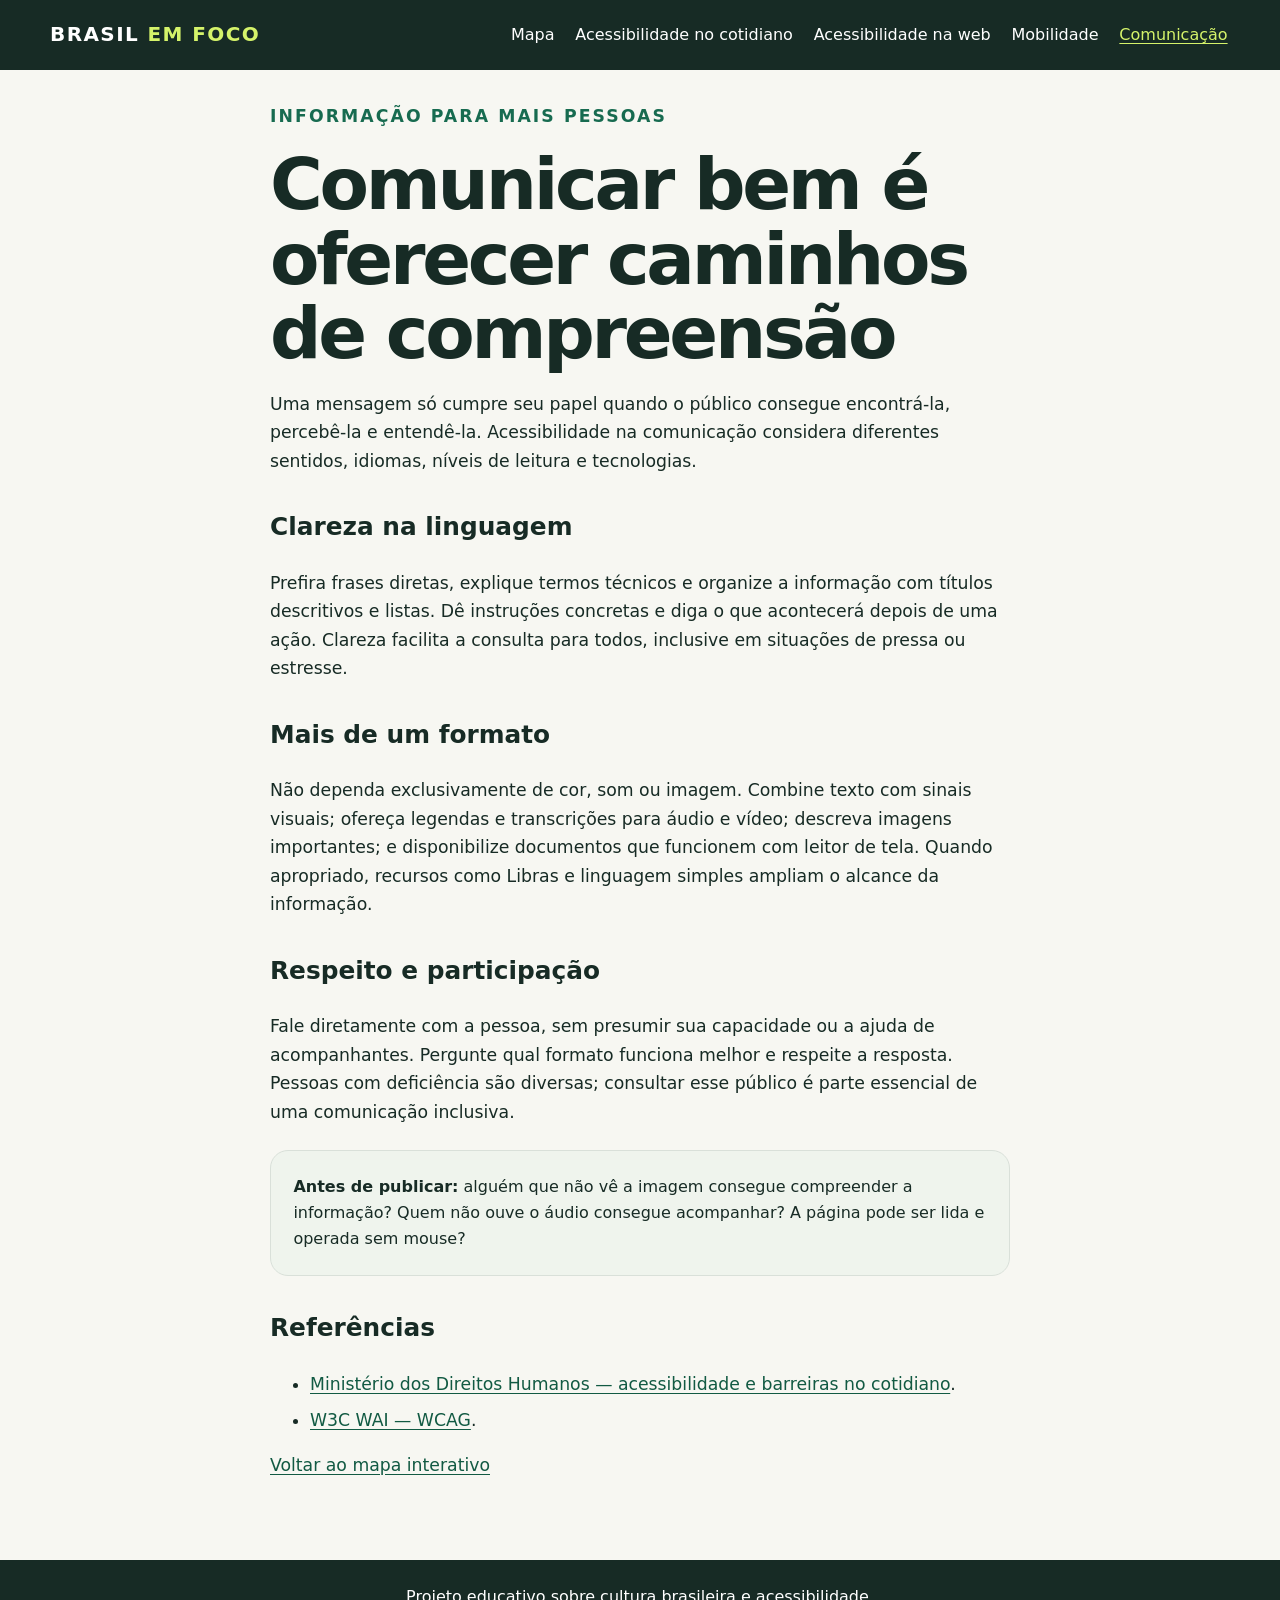
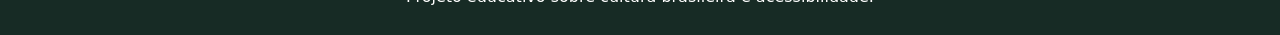
==== comunicacao.html @ dcd5d7e3 "feat: add temas sobre acessiblidade e cultura" ====
<!doctype html>
<html lang="pt-BR">
  <head>
    <meta charset="utf-8" />
    <meta name="viewport" content="width=device-width,initial-scale=1" />
    <meta
      name="description"
      content="Comunicação inclusiva e informação acessível no cotidiano."
    />
    <title>Comunicação acessível | Brasil em foco</title>
    <link rel="stylesheet" href="style.css" />
  </head>
  <body>
    <a class="skip-link" href="#conteudo">Pular para o conteúdo</a>
    <header class="site-header">
      <a class="brand" href="index.html">BRASIL <span>EM FOCO</span></a>
      <nav aria-label="Navegação principal">
        <a href="index.html">Mapa</a
        ><a href="cotidiano.html">Acessibilidade no cotidiano</a
        ><a href="web.html">Acessibilidade na web</a
        ><a href="mobilidade.html">Mobilidade</a
        ><a aria-current="page" href="comunicacao.html">Comunicação</a>
      </nav>
    </header>
    <main id="conteudo" class="article">
      <p class="eyebrow">INFORMAÇÃO PARA MAIS PESSOAS</p>
      <h1>Comunicar bem é oferecer caminhos de compreensão</h1>
      <p>
        Uma mensagem só cumpre seu papel quando o público consegue encontrá-la,
        percebê-la e entendê-la. Acessibilidade na comunicação considera
        diferentes sentidos, idiomas, níveis de leitura e tecnologias.
      </p>
      <h2>Clareza na linguagem</h2>
      <p>
        Prefira frases diretas, explique termos técnicos e organize a informação
        com títulos descritivos e listas. Dê instruções concretas e diga o que
        acontecerá depois de uma ação. Clareza facilita a consulta para todos,
        inclusive em situações de pressa ou estresse.
      </p>
      <h2>Mais de um formato</h2>
      <p>
        Não dependa exclusivamente de cor, som ou imagem. Combine texto com
        sinais visuais; ofereça legendas e transcrições para áudio e vídeo;
        descreva imagens importantes; e disponibilize documentos que funcionem
        com leitor de tela. Quando apropriado, recursos como Libras e linguagem
        simples ampliam o alcance da informação.
      </p>
      <h2>Respeito e participação</h2>
      <p>
        Fale diretamente com a pessoa, sem presumir sua capacidade ou a ajuda de
        acompanhantes. Pergunte qual formato funciona melhor e respeite a
        resposta. Pessoas com deficiência são diversas; consultar esse público é
        parte essencial de uma comunicação inclusiva.
      </p>
      <div class="article-card">
        <strong>Antes de publicar:</strong> alguém que não vê a imagem consegue
        compreender a informação? Quem não ouve o áudio consegue acompanhar? A
        página pode ser lida e operada sem mouse?
      </div>
      <h2>Referências</h2>
      <ul class="references">
        <li>
          <a
            href="https://www.gov.br/mdh/pt-br/assuntos/noticias/2026/defeso-eleitoral/agosto/acessibilidade-e-direito-entenda-as-barreiras-que-afetam-o-cotidiano-das-pessoas-com-deficiencia"
            target="_blank"
            rel="noopener noreferrer"
            >Ministério dos Direitos Humanos — acessibilidade e barreiras no
            cotidiano</a
          >.
        </li>
        <li>
          <a
            href="https://www.w3.org/WAI/standards-guidelines/wcag/"
            target="_blank"
            rel="noopener noreferrer"
            >W3C WAI — WCAG</a
          >.
        </li>
      </ul>
      <p><a href="index.html">Voltar ao mapa interativo</a></p>
    </main>
    <footer>
      <p>Projeto educativo sobre cultura brasileira e acessibilidade.</p>
    </footer>
  </body>
</html>
---- style.css ----
:root{--ink:#172b25;--muted:#50645c;--paper:#f7f7f2;--green:#176b50;--lime:#d5f36a;--line:#d9e0d9;--white:#fff}*{box-sizing:border-box}html{scroll-behavior:smooth}body{margin:0;background:var(--paper);color:var(--ink);font:16px/1.65 system-ui,-apple-system,"Segoe UI",sans-serif}.skip-link{position:absolute;left:1rem;top:-5rem;background:#fff;padding:.75rem 1rem;z-index:10}.skip-link:focus{top:1rem}a{color:#125a43;text-underline-offset:3px}a:hover{text-decoration-thickness:2px}:focus-visible{outline:3px solid #ba4b00;outline-offset:3px}.site-header{background:var(--ink);color:white;padding:1rem max(1.25rem,calc((100vw - 1180px)/2));display:flex;justify-content:space-between;gap:1.5rem;align-items:center}.brand{font-weight:900;font-size:1.25rem;letter-spacing:.07em;color:white;text-decoration:none;white-space:nowrap}.brand span{color:var(--lime)}nav{display:flex;flex-wrap:wrap;gap:.4rem 1rem}nav a{color:white;padding:.35rem .15rem;text-decoration:none}nav a[aria-current=page]{color:var(--lime);text-decoration:underline}main{max-width:1180px;margin:auto;padding:2rem 1.25rem 4rem}.hero{padding:2rem 0 2.5rem;max-width:760px}.eyebrow{font-size:.76rem;font-weight:800;letter-spacing:.12em;color:var(--green)}h1,h2,h3,p{margin-top:0}h1{font-size:clamp(2.2rem,6vw,4.5rem);line-height:1.03;letter-spacing:-.045em;margin:.5rem 0 1rem}.hero>p:last-child{font-size:1.2rem;max-width:650px;color:var(--muted)}.explorer{display:grid;grid-template-columns:minmax(0,1.5fr) minmax(280px,.8fr);gap:1.5rem;align-items:start}.map-column,.state-panel,.feature-grid>a,.article-card{background:var(--white);border:1px solid var(--line);border-radius:18px;padding:1.4rem}.map-column h2{margin-bottom:.2rem}#map-help{color:var(--muted)}#mapa-container{min-height:300px;display:grid;place-items:center;background:#eff4ed;border-radius:12px;margin:1rem 0;padding:.5rem}#mapa-container svg{width:100%;height:auto;max-height:520px}#mapa-container svg path{fill:#70a889;stroke:#fff;stroke-width:.65;vector-effect:non-scaling-stroke;transition:fill .15s ease}#mapa-container svg g{cursor:pointer}#mapa-container svg g:hover path,#mapa-container svg g:focus path{fill:#d3ed69}label{display:block;font-weight:700;margin:.8rem 0 .35rem}select{width:100%;padding:.75rem;border:1px solid #77877e;border-radius:8px;background:#fff;color:var(--ink);font:inherit}details{margin-top:1rem}summary{cursor:pointer;font-weight:700}.state-list{columns:2;padding-left:1.25rem}.state-list button{border:0;background:none;color:#125a43;text-decoration:underline;font:inherit;cursor:pointer;padding:.2rem}.state-panel{position:sticky;top:1rem;min-height:270px}.state-panel h2{font-size:1.8rem;margin-bottom:.6rem}.state-panel>p{color:var(--muted)}.facts{display:grid;grid-template-columns:1fr 1fr;gap:.65rem}.facts div{padding:.75rem;background:#eff4ed;border-radius:10px}.facts dt{font-size:.78rem;color:var(--muted)}.facts dd{margin:0;font-weight:750}.state-panel h3{font-size:1rem;margin:.9rem 0 .4rem}.chip-list{padding:0;display:flex;flex-wrap:wrap;gap:.4rem;list-style:none}.chip-list li{border:1px solid var(--line);border-radius:2rem;padding:.2rem .65rem;font-size:.9rem}.source-note{font-size:.86rem;color:var(--muted);margin-top:1rem}.feature-grid{display:grid;grid-template-columns:repeat(4,1fr);gap:1rem;margin:2rem 0}.feature-grid>a{color:var(--ink);text-decoration:none;transition:transform .15s}.feature-grid>a:hover{transform:translateY(-3px)}.feature-grid h2{font-size:1.15rem;line-height:1.25}.feature-grid p{color:var(--muted)}.feature-grid span{font-weight:700;color:var(--green)}footer{padding:1.5rem;text-align:center;background:var(--ink);color:white}footer p{margin:0}.article{max-width:780px}.article h1{margin-bottom:1.25rem}.article p,.article li{font-size:1.08rem}.article h2{margin-top:2rem;font-size:1.55rem}.article-card{margin:1.5rem 0;background:#eff4ed}.references li{margin:.5rem 0}@media(max-width:850px){.site-header{align-items:flex-start;flex-direction:column}nav{gap:.35rem .75rem}.explorer{grid-template-columns:1fr}.state-panel{position:static}.feature-grid{grid-template-columns:repeat(2,1fr)}}@media(max-width:520px){main{padding:1rem .85rem 3rem}.map-column,.state-panel,.feature-grid>a{padding:1rem}.feature-grid{grid-template-columns:1fr}.state-list{columns:1}#mapa-container{min-height:230px}.facts{grid-template-columns:1fr 1fr}}
@media(prefers-reduced-motion:reduce){*,*::before,*::after{scroll-behavior:auto!important;transition:none!important}}
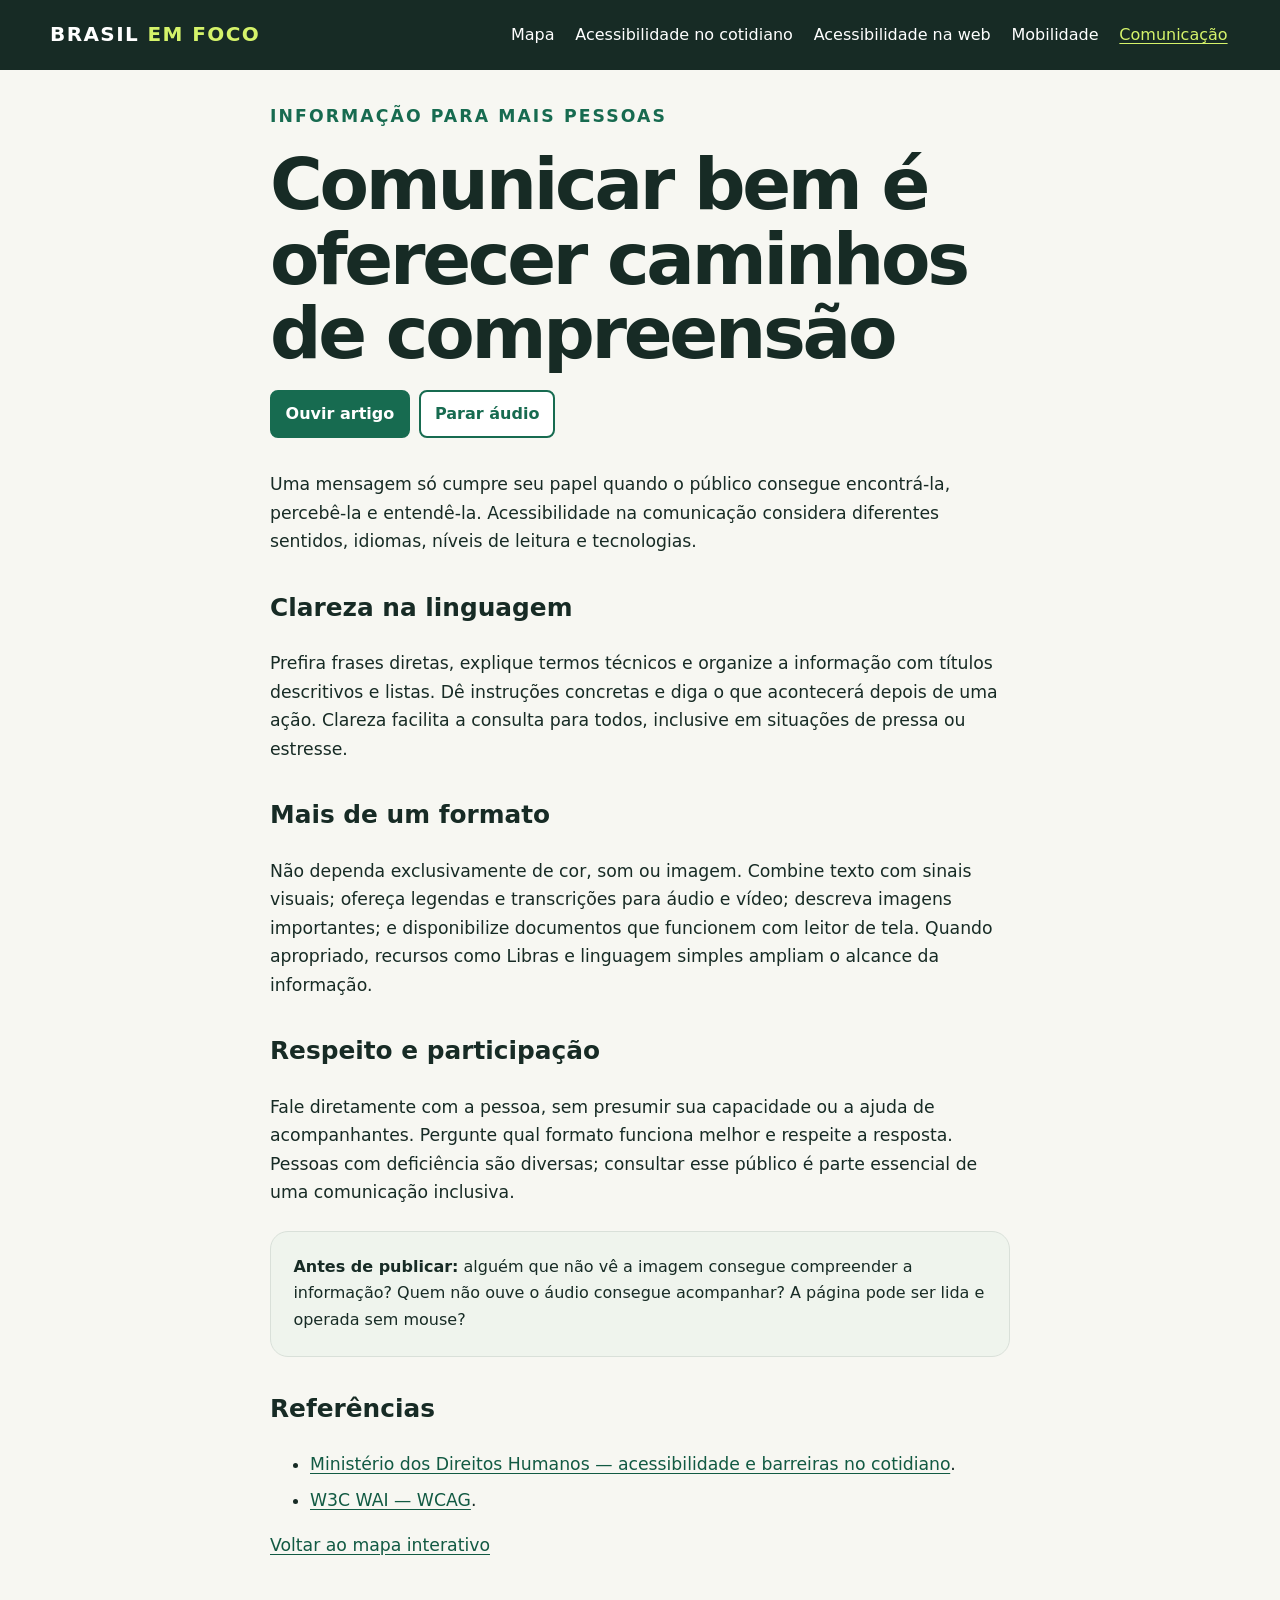
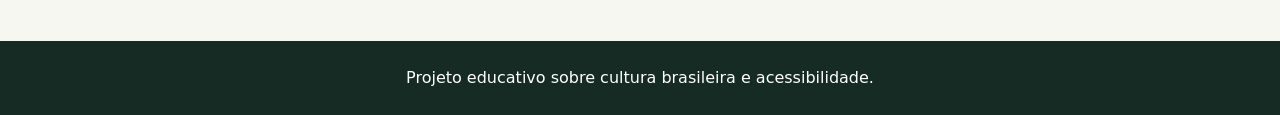
==== commit 80ce36bd: "feat: add audiovisual for pages" ====
--- a/comunicacao.html
+++ b/comunicacao.html
@@ -24,7 +24,7 @@
     </header>
     <main id="conteudo" class="article">
       <p class="eyebrow">INFORMAÇÃO PARA MAIS PESSOAS</p>
-      <h1>Comunicar bem é oferecer caminhos de compreensão</h1>
+      <h1>Comunicar bem é oferecer caminhos de compreensão</h1><div class="audio-controls"><button type="button" data-speak="#conteudo">Ouvir artigo</button><button type="button" class="secondary" data-stop-speaking>Parar áudio</button></div><p class="audio-status" role="status" aria-live="polite"></p>
       <p>
         Uma mensagem só cumpre seu papel quando o público consegue encontrá-la,
         percebê-la e entendê-la. Acessibilidade na comunicação considera
@@ -82,5 +82,5 @@
     <footer>
       <p>Projeto educativo sobre cultura brasileira e acessibilidade.</p>
     </footer>
-  </body>
+      <script src="audio.js" defer></script></body>
 </html>
--- a/style.css
+++ b/style.css
@@ -1,2 +1,406 @@
-:root{--ink:#172b25;--muted:#50645c;--paper:#f7f7f2;--green:#176b50;--lime:#d5f36a;--line:#d9e0d9;--white:#fff}*{box-sizing:border-box}html{scroll-behavior:smooth}body{margin:0;background:var(--paper);color:var(--ink);font:16px/1.65 system-ui,-apple-system,"Segoe UI",sans-serif}.skip-link{position:absolute;left:1rem;top:-5rem;background:#fff;padding:.75rem 1rem;z-index:10}.skip-link:focus{top:1rem}a{color:#125a43;text-underline-offset:3px}a:hover{text-decoration-thickness:2px}:focus-visible{outline:3px solid #ba4b00;outline-offset:3px}.site-header{background:var(--ink);color:white;padding:1rem max(1.25rem,calc((100vw - 1180px)/2));display:flex;justify-content:space-between;gap:1.5rem;align-items:center}.brand{font-weight:900;font-size:1.25rem;letter-spacing:.07em;color:white;text-decoration:none;white-space:nowrap}.brand span{color:var(--lime)}nav{display:flex;flex-wrap:wrap;gap:.4rem 1rem}nav a{color:white;padding:.35rem .15rem;text-decoration:none}nav a[aria-current=page]{color:var(--lime);text-decoration:underline}main{max-width:1180px;margin:auto;padding:2rem 1.25rem 4rem}.hero{padding:2rem 0 2.5rem;max-width:760px}.eyebrow{font-size:.76rem;font-weight:800;letter-spacing:.12em;color:var(--green)}h1,h2,h3,p{margin-top:0}h1{font-size:clamp(2.2rem,6vw,4.5rem);line-height:1.03;letter-spacing:-.045em;margin:.5rem 0 1rem}.hero>p:last-child{font-size:1.2rem;max-width:650px;color:var(--muted)}.explorer{display:grid;grid-template-columns:minmax(0,1.5fr) minmax(280px,.8fr);gap:1.5rem;align-items:start}.map-column,.state-panel,.feature-grid>a,.article-card{background:var(--white);border:1px solid var(--line);border-radius:18px;padding:1.4rem}.map-column h2{margin-bottom:.2rem}#map-help{color:var(--muted)}#mapa-container{min-height:300px;display:grid;place-items:center;background:#eff4ed;border-radius:12px;margin:1rem 0;padding:.5rem}#mapa-container svg{width:100%;height:auto;max-height:520px}#mapa-container svg path{fill:#70a889;stroke:#fff;stroke-width:.65;vector-effect:non-scaling-stroke;transition:fill .15s ease}#mapa-container svg g{cursor:pointer}#mapa-container svg g:hover path,#mapa-container svg g:focus path{fill:#d3ed69}label{display:block;font-weight:700;margin:.8rem 0 .35rem}select{width:100%;padding:.75rem;border:1px solid #77877e;border-radius:8px;background:#fff;color:var(--ink);font:inherit}details{margin-top:1rem}summary{cursor:pointer;font-weight:700}.state-list{columns:2;padding-left:1.25rem}.state-list button{border:0;background:none;color:#125a43;text-decoration:underline;font:inherit;cursor:pointer;padding:.2rem}.state-panel{position:sticky;top:1rem;min-height:270px}.state-panel h2{font-size:1.8rem;margin-bottom:.6rem}.state-panel>p{color:var(--muted)}.facts{display:grid;grid-template-columns:1fr 1fr;gap:.65rem}.facts div{padding:.75rem;background:#eff4ed;border-radius:10px}.facts dt{font-size:.78rem;color:var(--muted)}.facts dd{margin:0;font-weight:750}.state-panel h3{font-size:1rem;margin:.9rem 0 .4rem}.chip-list{padding:0;display:flex;flex-wrap:wrap;gap:.4rem;list-style:none}.chip-list li{border:1px solid var(--line);border-radius:2rem;padding:.2rem .65rem;font-size:.9rem}.source-note{font-size:.86rem;color:var(--muted);margin-top:1rem}.feature-grid{display:grid;grid-template-columns:repeat(4,1fr);gap:1rem;margin:2rem 0}.feature-grid>a{color:var(--ink);text-decoration:none;transition:transform .15s}.feature-grid>a:hover{transform:translateY(-3px)}.feature-grid h2{font-size:1.15rem;line-height:1.25}.feature-grid p{color:var(--muted)}.feature-grid span{font-weight:700;color:var(--green)}footer{padding:1.5rem;text-align:center;background:var(--ink);color:white}footer p{margin:0}.article{max-width:780px}.article h1{margin-bottom:1.25rem}.article p,.article li{font-size:1.08rem}.article h2{margin-top:2rem;font-size:1.55rem}.article-card{margin:1.5rem 0;background:#eff4ed}.references li{margin:.5rem 0}@media(max-width:850px){.site-header{align-items:flex-start;flex-direction:column}nav{gap:.35rem .75rem}.explorer{grid-template-columns:1fr}.state-panel{position:static}.feature-grid{grid-template-columns:repeat(2,1fr)}}@media(max-width:520px){main{padding:1rem .85rem 3rem}.map-column,.state-panel,.feature-grid>a{padding:1rem}.feature-grid{grid-template-columns:1fr}.state-list{columns:1}#mapa-container{min-height:230px}.facts{grid-template-columns:1fr 1fr}}
-@media(prefers-reduced-motion:reduce){*,*::before,*::after{scroll-behavior:auto!important;transition:none!important}}
+:root {
+  --ink: #172b25;
+  --muted: #50645c;
+  --paper: #f7f7f2;
+  --green: #176b50;
+  --lime: #d5f36a;
+  --line: #d9e0d9;
+  --white: #fff;
+}
+* {
+  box-sizing: border-box;
+}
+html {
+  scroll-behavior: smooth;
+}
+body {
+  margin: 0;
+  background: var(--paper);
+  color: var(--ink);
+  font:
+    16px/1.65 system-ui,
+    -apple-system,
+    "Segoe UI",
+    sans-serif;
+}
+.skip-link {
+  position: absolute;
+  left: 1rem;
+  top: -5rem;
+  background: #fff;
+  padding: 0.75rem 1rem;
+  z-index: 10;
+}
+.skip-link:focus {
+  top: 1rem;
+}
+a {
+  color: #125a43;
+  text-underline-offset: 3px;
+}
+a:hover {
+  text-decoration-thickness: 2px;
+}
+:focus-visible {
+  outline: 3px solid #ba4b00;
+  outline-offset: 3px;
+}
+.site-header {
+  background: var(--ink);
+  color: white;
+  padding: 1rem max(1.25rem, calc((100vw - 1180px) / 2));
+  display: flex;
+  justify-content: space-between;
+  gap: 1.5rem;
+  align-items: center;
+}
+.brand {
+  font-weight: 900;
+  font-size: 1.25rem;
+  letter-spacing: 0.07em;
+  color: white;
+  text-decoration: none;
+  white-space: nowrap;
+}
+.brand span {
+  color: var(--lime);
+}
+nav {
+  display: flex;
+  flex-wrap: wrap;
+  gap: 0.4rem 1rem;
+}
+nav a {
+  color: white;
+  padding: 0.35rem 0.15rem;
+  text-decoration: none;
+}
+nav a[aria-current="page"] {
+  color: var(--lime);
+  text-decoration: underline;
+}
+main {
+  max-width: 1180px;
+  margin: auto;
+  padding: 2rem 1.25rem 4rem;
+}
+.hero {
+  padding: 2rem 0 2.5rem;
+  max-width: 760px;
+}
+.eyebrow {
+  font-size: 0.76rem;
+  font-weight: 800;
+  letter-spacing: 0.12em;
+  color: var(--green);
+}
+h1,
+h2,
+h3,
+p {
+  margin-top: 0;
+}
+h1 {
+  font-size: clamp(2.2rem, 6vw, 4.5rem);
+  line-height: 1.03;
+  letter-spacing: -0.045em;
+  margin: 0.5rem 0 1rem;
+}
+.hero > p:last-of-type {
+  font-size: 1.2rem;
+  max-width: 650px;
+  color: var(--muted);
+}
+.explorer {
+  display: grid;
+  grid-template-columns: minmax(0, 1.5fr) minmax(280px, 0.8fr);
+  gap: 1.5rem;
+  align-items: start;
+}
+.explorer > * {
+  min-width: 0;
+}
+.map-column,
+.state-panel,
+.feature-grid > a,
+.article-card {
+  background: var(--white);
+  border: 1px solid var(--line);
+  border-radius: 18px;
+  padding: 1.4rem;
+}
+.map-column h2 {
+  margin-bottom: 0.2rem;
+}
+#map-help {
+  color: var(--muted);
+}
+#mapa-container {
+  min-width: 0;
+  overflow: hidden;
+  min-height: 300px;
+  display: grid;
+  place-items: center;
+  background: #eff4ed;
+  border-radius: 12px;
+  margin: 1rem 0;
+  padding: 0.5rem;
+}
+#mapa-container svg {
+  display: block;
+  width: 100%;
+  height: auto;
+  max-width: 100%;
+  max-height: 520px;
+}
+#mapa-container svg path {
+  fill: #70a889;
+  stroke: #fff;
+  stroke-width: 0.65;
+  vector-effect: non-scaling-stroke;
+  transition:
+    fill 0.2s ease,
+    stroke-width 0.2s ease;
+}
+#mapa-container svg g {
+  cursor: pointer;
+  outline: none;
+}
+#mapa-container svg path.regiao-norte:hover,
+#mapa-container svg g:focus path.regiao-norte {
+  fill: #228b22;
+}
+#mapa-container svg path.regiao-nordeste:hover,
+#mapa-container svg g:focus path.regiao-nordeste {
+  fill: #4444bb;
+}
+#mapa-container svg path.regiao-centro:hover,
+#mapa-container svg g:focus path.regiao-centro {
+  fill: #c5a900;
+}
+#mapa-container svg path.regiao-sudeste:hover,
+#mapa-container svg g:focus path.regiao-sudeste {
+  fill: #e07800;
+}
+#mapa-container svg path.regiao-sul:hover,
+#mapa-container svg g:focus path.regiao-sul {
+  fill: #d94444;
+}
+label {
+  display: block;
+  font-weight: 700;
+  margin: 0.8rem 0 0.35rem;
+}
+select {
+  width: 100%;
+  padding: 0.75rem;
+  border: 1px solid #77877e;
+  border-radius: 8px;
+  background: #fff;
+  color: var(--ink);
+  font: inherit;
+}
+details {
+  margin-top: 1rem;
+}
+summary {
+  cursor: pointer;
+  font-weight: 700;
+}
+.state-list {
+  columns: 2;
+  padding-left: 1.25rem;
+}
+.state-list button {
+  border: 0;
+  background: none;
+  color: #125a43;
+  text-decoration: underline;
+  font: inherit;
+  cursor: pointer;
+  padding: 0.2rem;
+}
+.state-panel {
+  position: sticky;
+  top: 1rem;
+  min-height: 270px;
+}
+.state-panel h2 {
+  font-size: 1.8rem;
+  margin-bottom: 0.6rem;
+}
+.state-panel > p {
+  color: var(--muted);
+}
+.facts {
+  display: grid;
+  grid-template-columns: 1fr 1fr;
+  gap: 0.65rem;
+}
+.facts div {
+  padding: 0.75rem;
+  background: #eff4ed;
+  border-radius: 10px;
+}
+.facts dt {
+  font-size: 0.78rem;
+  color: var(--muted);
+}
+.facts dd {
+  margin: 0;
+  font-weight: 750;
+}
+.state-panel h3 {
+  font-size: 1rem;
+  margin: 0.9rem 0 0.4rem;
+}
+.chip-list {
+  padding: 0;
+  display: flex;
+  flex-wrap: wrap;
+  gap: 0.4rem;
+  list-style: none;
+}
+.chip-list li {
+  border: 1px solid var(--line);
+  border-radius: 2rem;
+  padding: 0.2rem 0.65rem;
+  font-size: 0.9rem;
+}
+.source-note {
+  font-size: 0.86rem;
+  color: var(--muted);
+  margin-top: 1rem;
+}
+.feature-grid {
+  display: grid;
+  grid-template-columns: repeat(4, 1fr);
+  gap: 1rem;
+  margin: 2rem 0;
+}
+.feature-grid > a {
+  color: var(--ink);
+  text-decoration: none;
+  transition: transform 0.15s;
+}
+.feature-grid > a:hover {
+  transform: translateY(-3px);
+}
+.feature-grid h2 {
+  font-size: 1.15rem;
+  line-height: 1.25;
+}
+.feature-grid p {
+  color: var(--muted);
+}
+.feature-grid span {
+  font-weight: 700;
+  color: var(--green);
+}
+footer {
+  padding: 1.5rem;
+  text-align: center;
+  background: var(--ink);
+  color: white;
+}
+footer p {
+  margin: 0;
+}
+.article {
+  max-width: 780px;
+}
+.article h1 {
+  margin-bottom: 1.25rem;
+}
+.article p,
+.article li {
+  font-size: 1.08rem;
+}
+.article h2 {
+  margin-top: 2rem;
+  font-size: 1.55rem;
+}
+.article-card {
+  margin: 1.5rem 0;
+  background: #eff4ed;
+}
+.references li {
+  margin: 0.5rem 0;
+}
+.audio-controls {
+  display: flex;
+  flex-wrap: wrap;
+  gap: 0.6rem;
+  margin-top: 1rem;
+}
+.audio-controls button {
+  font: inherit;
+  font-weight: 700;
+  color: #fff;
+  background: #176b50;
+  border: 2px solid #176b50;
+  border-radius: 8px;
+  padding: 0.55rem 0.85rem;
+  cursor: pointer;
+}
+.audio-controls button:hover {
+  background: #0f513b;
+}
+.audio-controls button.secondary {
+  color: #176b50;
+  background: #fff;
+}
+.audio-status {
+  min-height: 1.5em;
+  color: var(--muted);
+  font-size: 0.9rem;
+  margin: 0.4rem 0 0;
+}
+@media (max-width: 850px) {
+  .site-header {
+    align-items: flex-start;
+    flex-direction: column;
+  }
+  nav {
+    gap: 0.35rem 0.75rem;
+  }
+  .explorer {
+    grid-template-columns: minmax(0, 1fr);
+  }
+  .state-panel {
+    position: static;
+  }
+  .feature-grid {
+    grid-template-columns: repeat(2, 1fr);
+  }
+}
+@media (max-width: 520px) {
+  main {
+    padding: 1rem 0.85rem 3rem;
+  }
+  .map-column,
+  .state-panel,
+  .feature-grid > a {
+    padding: 1rem;
+  }
+  .feature-grid {
+    grid-template-columns: 1fr;
+  }
+  .state-list {
+    columns: 1;
+  }
+  #mapa-container {
+    min-height: 230px;
+  }
+  .facts {
+    grid-template-columns: 1fr 1fr;
+  }
+}
+@media (prefers-reduced-motion: reduce) {
+  *,
+  *::before,
+  *::after {
+    scroll-behavior: auto !important;
+    transition: none !important;
+  }
+}
